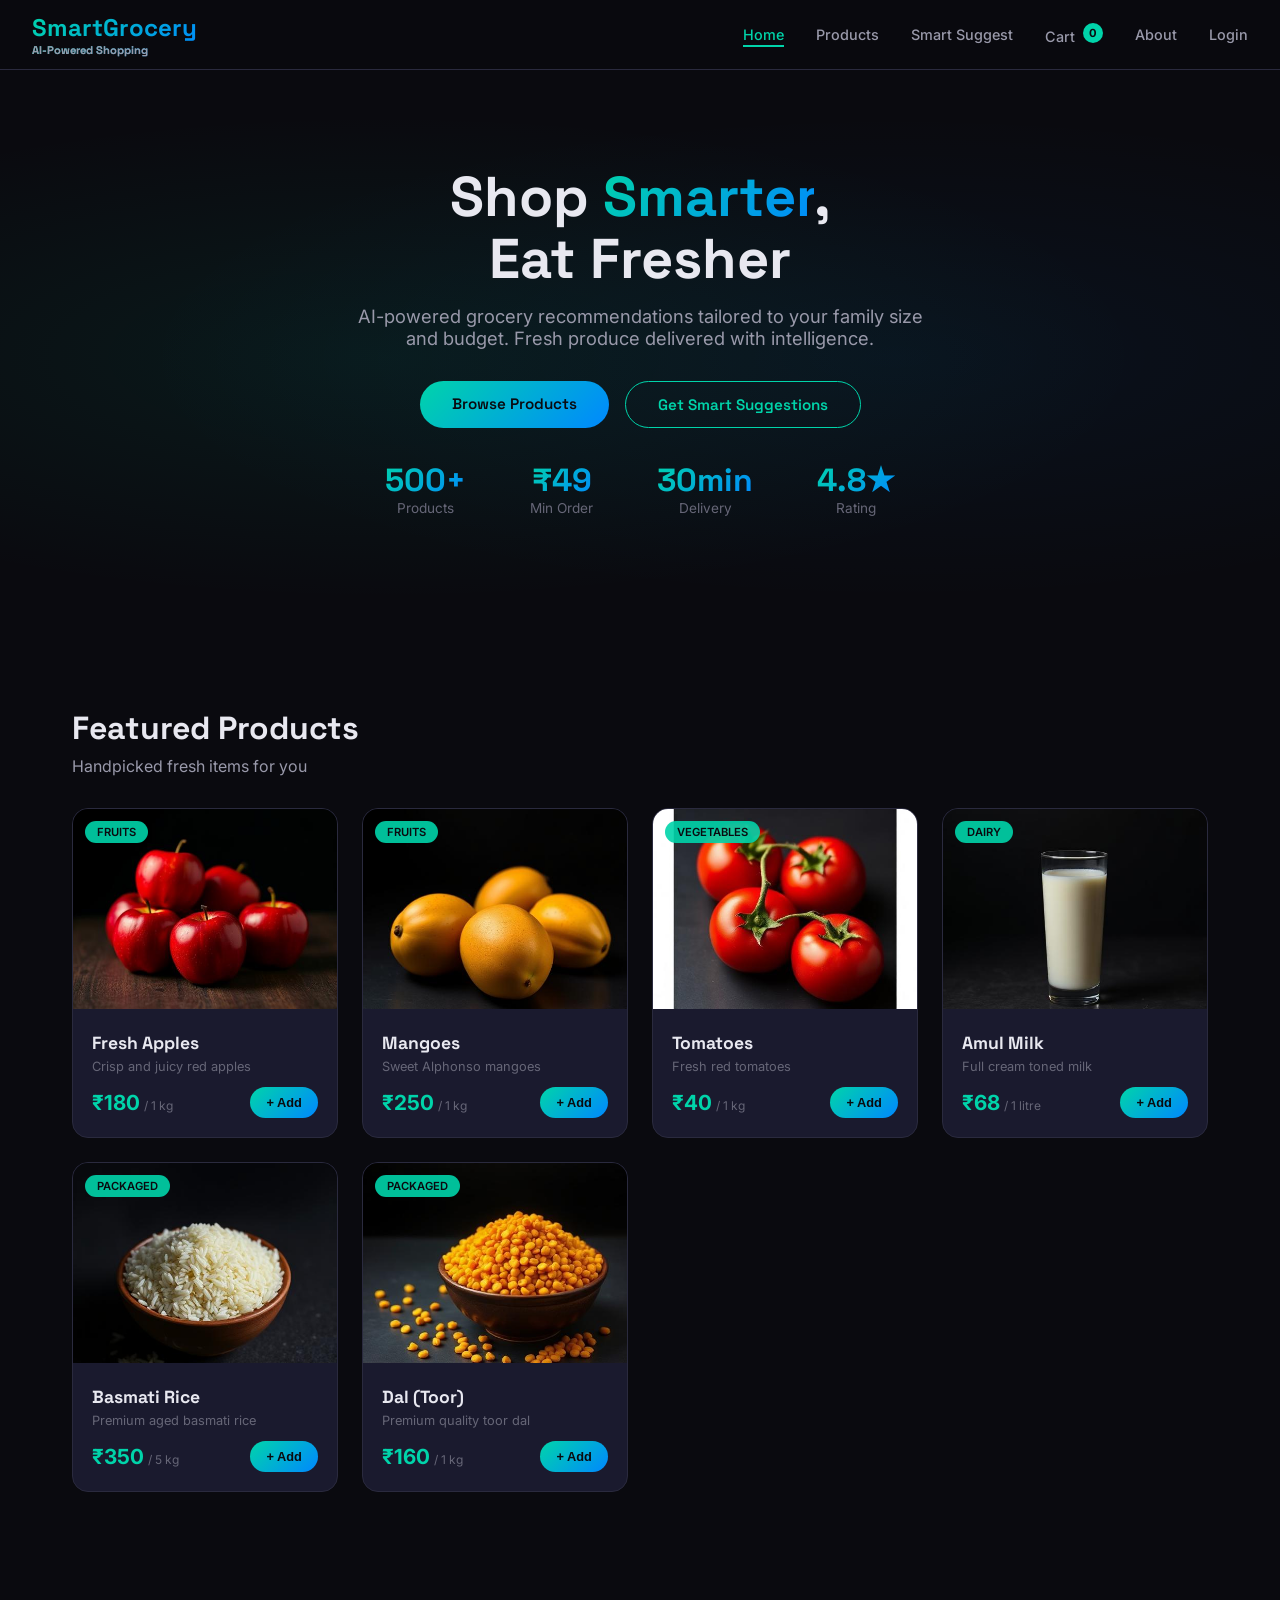
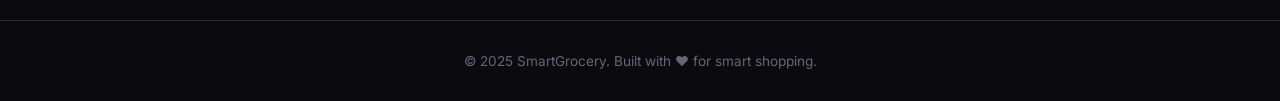
==== index.html @ aa50b108 "Add files via upload" ====
<!DOCTYPE html>
<html lang="en">
<head>
  <meta charset="UTF-8">
  <meta name="viewport" content="width=device-width, initial-scale=1.0">
  <title>SmartGrocery - Smart Grocery Shopping</title>
  <meta name="description" content="Smart grocery e-commerce with AI-powered weekly recommendations. Shop fruits, vegetables, dairy and more.">
  <link rel="stylesheet" href="css/style.css">
</head>
<body>
  <nav class="navbar">
    <a href="index.html" class="logo">SmartGrocery<span>AI-Powered Shopping</span></a>
    <button class="hamburger" aria-label="Menu"><span></span><span></span><span></span></button>
    <ul class="nav-links">
      <li><a href="index.html" class="active">Home</a></li>
      <li><a href="products.html">Products</a></li>
      <li><a href="recommend.html">Smart Suggest</a></li>
      <li><a href="cart.html">Cart <span class="cart-badge">0</span></a></li>
      <li><a href="about.html">About</a></li>
      <li><a href="#" onclick="openModal('login')">Login</a></li>
    </ul>
  </nav>

  <section class="hero">
    <h1>Shop <span class="highlight">Smarter</span>,<br>Eat Fresher</h1>
    <p>AI-powered grocery recommendations tailored to your family size and budget. Fresh produce delivered with intelligence.</p>
    <div class="hero-btns">
      <a href="products.html" class="btn btn-primary">Browse Products</a>
      <a href="recommend.html" class="btn btn-outline">Get Smart Suggestions</a>
    </div>
    <div class="stats">
      <div class="stat"><h3>500+</h3><p>Products</p></div>
      <div class="stat"><h3>₹49</h3><p>Min Order</p></div>
      <div class="stat"><h3>30min</h3><p>Delivery</p></div>
      <div class="stat"><h3>4.8★</h3><p>Rating</p></div>
    </div>
  </section>

  <section class="section">
    <h2 class="section-title">Featured Products</h2>
    <p class="section-subtitle">Handpicked fresh items for you</p>
    <div class="product-grid" id="featuredGrid"></div>
  </section>

  <!-- Auth Modal -->
  <div class="modal-overlay" id="authModal">
    <div class="modal">
      <button class="close-modal" onclick="closeModal()">&times;</button>
      <h2 id="modalTitle">Welcome Back</h2>
      <div id="signupFields" style="display:none">
        <div class="form-group"><label>Full Name</label><input type="text" placeholder="Your name"></div>
      </div>
      <div class="form-group"><label>Email</label><input type="email" placeholder="you@example.com"></div>
      <div class="form-group"><label>Password</label><input type="password" placeholder="••••••••"></div>
      <button class="btn btn-primary" style="width:100%" onclick="closeModal();showNotification('Logged in successfully!')">Continue</button>
      <p class="switch-auth" id="switchText">No account? <a onclick="openModal('signup')">Sign up</a></p>
    </div>
  </div>

  <footer class="footer">
    <p>&copy; 2025 SmartGrocery. Built with ❤️ for smart shopping.</p>
  </footer>

  <script src="js/script.js"></script>
  <script>
    loadProducts(products => {
      const featured = products.filter((_, i) => [0,2,4,9,13,16].includes(i));
      renderProducts(featured, document.getElementById('featuredGrid'));
    });
  </script>
</body>
</html>
---- css/style.css ----
@import url('https://fonts.googleapis.com/css2?family=Space+Grotesk:wght@300;400;500;600;700&family=Inter:wght@300;400;500;600&display=swap');

:root {
  --bg-primary: #0a0a0f;
  --bg-secondary: #12121a;
  --bg-card: #1a1a2e;
  --bg-card-hover: #22223a;
  --accent: #00d4aa;
  --accent-glow: #00ffcc;
  --accent-dark: #009977;
  --text-primary: #e8e8f0;
  --text-secondary: #9999aa;
  --text-muted: #666677;
  --border: #2a2a3e;
  --danger: #ff4466;
  --warning: #ffaa22;
  --success: #00d4aa;
  --gradient-1: linear-gradient(135deg, #00d4aa, #0088ff);
  --gradient-2: linear-gradient(135deg, #ff6b6b, #ffa500);
  --shadow: 0 8px 32px rgba(0, 212, 170, 0.1);
  --radius: 16px;
}

* { margin: 0; padding: 0; box-sizing: border-box; }

body {
  font-family: 'Inter', sans-serif;
  background: var(--bg-primary);
  color: var(--text-primary);
  min-height: 100vh;
  overflow-x: hidden;
}

h1, h2, h3, h4, h5 { font-family: 'Space Grotesk', sans-serif; }

a { text-decoration: none; color: inherit; }

/* NAVBAR */
.navbar {
  position: fixed; top: 0; left: 0; right: 0; z-index: 1000;
  background: rgba(10, 10, 15, 0.85);
  backdrop-filter: blur(20px);
  border-bottom: 1px solid var(--border);
  padding: 0 2rem;
  height: 70px;
  display: flex; align-items: center; justify-content: space-between;
}
.navbar .logo {
  font-family: 'Space Grotesk', sans-serif;
  font-size: 1.5rem; font-weight: 700;
  background: var(--gradient-1); -webkit-background-clip: text; -webkit-text-fill-color: transparent;
}
.navbar .logo span { font-size: 0.7rem; display: block; color: var(--text-secondary); -webkit-text-fill-color: var(--text-secondary); }
.nav-links { display: flex; gap: 2rem; align-items: center; list-style: none; }
.nav-links a {
  color: var(--text-secondary); font-size: 0.9rem; font-weight: 500;
  transition: color 0.3s; position: relative;
}
.nav-links a:hover, .nav-links a.active { color: var(--accent); }
.nav-links a::after {
  content: ''; position: absolute; bottom: -4px; left: 0; width: 0; height: 2px;
  background: var(--accent); transition: width 0.3s;
}
.nav-links a:hover::after, .nav-links a.active::after { width: 100%; }
.cart-badge {
  background: var(--accent); color: var(--bg-primary); border-radius: 50%;
  width: 20px; height: 20px; display: inline-flex; align-items: center; justify-content: center;
  font-size: 0.7rem; font-weight: 700; margin-left: 4px; vertical-align: super;
}
.hamburger { display: none; flex-direction: column; gap: 5px; cursor: pointer; background: none; border: none; }
.hamburger span { width: 25px; height: 2px; background: var(--text-primary); transition: 0.3s; }

/* HERO */
.hero {
  margin-top: 70px; padding: 6rem 2rem 4rem;
  background: radial-gradient(ellipse at 30% 50%, rgba(0,212,170,0.08) 0%, transparent 60%),
              radial-gradient(ellipse at 70% 50%, rgba(0,136,255,0.06) 0%, transparent 60%);
  text-align: center; position: relative; overflow: hidden;
}
.hero h1 { font-size: 3.5rem; font-weight: 700; margin-bottom: 1rem; line-height: 1.1; }
.hero h1 .highlight { background: var(--gradient-1); -webkit-background-clip: text; -webkit-text-fill-color: transparent; }
.hero p { color: var(--text-secondary); font-size: 1.15rem; max-width: 600px; margin: 0 auto 2rem; }
.hero-btns { display: flex; gap: 1rem; justify-content: center; flex-wrap: wrap; }
.btn {
  padding: 0.8rem 2rem; border-radius: 50px; font-weight: 600; font-size: 0.95rem;
  cursor: pointer; transition: all 0.3s; border: none; font-family: 'Space Grotesk', sans-serif;
}
.btn-primary { background: var(--gradient-1); color: var(--bg-primary); }
.btn-primary:hover { transform: translateY(-2px); box-shadow: 0 8px 25px rgba(0,212,170,0.3); }
.btn-outline { background: transparent; color: var(--accent); border: 1.5px solid var(--accent); }
.btn-outline:hover { background: rgba(0,212,170,0.1); }
.btn-danger { background: var(--danger); color: #fff; }
.btn-danger:hover { opacity: 0.85; }
.btn-sm { padding: 0.5rem 1.2rem; font-size: 0.85rem; }

/* STATS */
.stats { display: flex; justify-content: center; gap: 4rem; padding: 2rem; flex-wrap: wrap; }
.stat { text-align: center; }
.stat h3 { font-size: 2rem; background: var(--gradient-1); -webkit-background-clip: text; -webkit-text-fill-color: transparent; }
.stat p { color: var(--text-muted); font-size: 0.85rem; }

/* SECTIONS */
.section { padding: 4rem 2rem; max-width: 1200px; margin: 0 auto; }
.section-title { font-size: 2rem; margin-bottom: 0.5rem; }
.section-subtitle { color: var(--text-secondary); margin-bottom: 2rem; }

/* PRODUCT GRID */
.product-grid { display: grid; grid-template-columns: repeat(auto-fill, minmax(260px, 1fr)); gap: 1.5rem; }
.product-card {
  background: var(--bg-card); border: 1px solid var(--border); border-radius: var(--radius);
  overflow: hidden; transition: all 0.3s; position: relative;
}
.product-card:hover { transform: translateY(-6px); border-color: var(--accent); box-shadow: var(--shadow); }
.product-card img { width: 100%; height: 200px; object-fit: cover; }
.product-card .card-body { padding: 1.2rem; }
.product-card .category-tag {
  position: absolute; top: 12px; left: 12px; background: rgba(0,212,170,0.9);
  color: var(--bg-primary); padding: 0.25rem 0.75rem; border-radius: 20px;
  font-size: 0.7rem; font-weight: 600; text-transform: uppercase;
}
.product-card h3 { font-size: 1.1rem; margin-bottom: 0.3rem; }
.product-card .description { color: var(--text-muted); font-size: 0.8rem; margin-bottom: 0.8rem; }
.product-card .price-row { display: flex; align-items: center; justify-content: space-between; }
.product-card .price { font-size: 1.3rem; font-weight: 700; color: var(--accent); }
.product-card .unit { font-size: 0.75rem; color: var(--text-muted); }
.add-cart-btn {
  background: var(--gradient-1); border: none; color: var(--bg-primary);
  padding: 0.5rem 1rem; border-radius: 25px; font-weight: 600; font-size: 0.8rem;
  cursor: pointer; transition: 0.3s;
}
.add-cart-btn:hover { box-shadow: 0 4px 15px rgba(0,212,170,0.3); transform: scale(1.05); }

/* FILTERS */
.filters { display: flex; gap: 0.75rem; margin-bottom: 2rem; flex-wrap: wrap; align-items: center; }
.filter-btn {
  padding: 0.5rem 1.2rem; border-radius: 25px; border: 1px solid var(--border);
  background: var(--bg-secondary); color: var(--text-secondary); cursor: pointer;
  font-size: 0.85rem; transition: 0.3s;
}
.filter-btn.active, .filter-btn:hover { background: var(--accent); color: var(--bg-primary); border-color: var(--accent); }
.search-box {
  padding: 0.6rem 1.2rem; border-radius: 25px; border: 1px solid var(--border);
  background: var(--bg-secondary); color: var(--text-primary); font-size: 0.9rem;
  outline: none; width: 250px; transition: border-color 0.3s;
}
.search-box:focus { border-color: var(--accent); }

/* CART */
.cart-container { max-width: 900px; margin: 0 auto; }
.cart-item {
  display: flex; align-items: center; gap: 1.5rem; padding: 1.2rem;
  background: var(--bg-card); border: 1px solid var(--border); border-radius: var(--radius);
  margin-bottom: 1rem; transition: 0.3s;
}
.cart-item:hover { border-color: var(--accent); }
.cart-item img { width: 80px; height: 80px; object-fit: cover; border-radius: 12px; }
.cart-item-info { flex: 1; }
.cart-item-info h3 { font-size: 1rem; margin-bottom: 0.2rem; }
.cart-item-info p { color: var(--text-muted); font-size: 0.85rem; }
.cart-item .price { font-size: 1.1rem; font-weight: 700; color: var(--accent); min-width: 80px; text-align: right; }
.remove-btn {
  background: none; border: 1px solid var(--danger); color: var(--danger);
  padding: 0.4rem 0.8rem; border-radius: 20px; cursor: pointer; font-size: 0.8rem;
  transition: 0.3s;
}
.remove-btn:hover { background: var(--danger); color: #fff; }
.cart-summary {
  background: var(--bg-card); border: 1px solid var(--border); border-radius: var(--radius);
  padding: 2rem; margin-top: 2rem;
}
.cart-summary .total { font-size: 1.8rem; font-weight: 700; color: var(--accent); }
.empty-cart { text-align: center; padding: 4rem 2rem; color: var(--text-muted); }
.empty-cart h2 { font-size: 1.5rem; margin-bottom: 0.5rem; color: var(--text-secondary); }

/* RECOMMEND */
.recommend-form {
  background: var(--bg-card); border: 1px solid var(--border); border-radius: var(--radius);
  padding: 2rem; max-width: 500px; margin: 0 auto 3rem;
}
.form-group { margin-bottom: 1.2rem; }
.form-group label { display: block; margin-bottom: 0.4rem; font-weight: 500; font-size: 0.9rem; color: var(--text-secondary); }
.form-group select, .form-group input[type="number"], .form-group input[type="text"], .form-group input[type="email"], .form-group input[type="password"] {
  width: 100%; padding: 0.7rem 1rem; border-radius: 10px; border: 1px solid var(--border);
  background: var(--bg-secondary); color: var(--text-primary); font-size: 0.95rem; outline: none;
  transition: border-color 0.3s;
}
.form-group select:focus, .form-group input:focus { border-color: var(--accent); }
.recommend-results { margin-top: 2rem; }
.recommend-item {
  display: flex; justify-content: space-between; align-items: center; padding: 1rem;
  background: var(--bg-card); border: 1px solid var(--border); border-radius: 12px; margin-bottom: 0.75rem;
}
.recommend-item .item-name { font-weight: 500; }
.recommend-item .item-qty { color: var(--text-muted); font-size: 0.85rem; }
.recommend-item .item-cost { color: var(--accent); font-weight: 700; }
.recommend-total {
  text-align: center; margin-top: 1.5rem; padding: 1.5rem;
  background: var(--bg-card); border: 1px solid var(--accent); border-radius: var(--radius);
}
.recommend-total h3 { color: var(--accent); font-size: 1.5rem; }

/* ABOUT */
.about-content { max-width: 800px; margin: 0 auto; }
.about-content p { color: var(--text-secondary); line-height: 1.8; margin-bottom: 1.5rem; }
.feature-grid { display: grid; grid-template-columns: repeat(auto-fill, minmax(220px, 1fr)); gap: 1.5rem; margin-top: 2rem; }
.feature-card {
  background: var(--bg-card); border: 1px solid var(--border); border-radius: var(--radius);
  padding: 1.5rem; text-align: center; transition: 0.3s;
}
.feature-card:hover { border-color: var(--accent); transform: translateY(-4px); }
.feature-card .icon { font-size: 2.5rem; margin-bottom: 1rem; }
.feature-card h3 { margin-bottom: 0.5rem; font-size: 1rem; }
.feature-card p { color: var(--text-muted); font-size: 0.85rem; }

/* CHECKOUT */
.checkout-form { max-width: 600px; margin: 0 auto; }

/* AUTH MODAL */
.modal-overlay {
  display: none; position: fixed; top: 0; left: 0; right: 0; bottom: 0;
  background: rgba(0,0,0,0.7); backdrop-filter: blur(5px);
  z-index: 2000; align-items: center; justify-content: center;
}
.modal-overlay.show { display: flex; }
.modal {
  background: var(--bg-card); border: 1px solid var(--border); border-radius: var(--radius);
  padding: 2.5rem; width: 90%; max-width: 420px; position: relative;
}
.modal h2 { margin-bottom: 1.5rem; text-align: center; }
.modal .close-modal {
  position: absolute; top: 1rem; right: 1rem; background: none; border: none;
  color: var(--text-muted); font-size: 1.5rem; cursor: pointer;
}
.modal .switch-auth { text-align: center; margin-top: 1rem; color: var(--text-muted); font-size: 0.85rem; }
.modal .switch-auth a { color: var(--accent); cursor: pointer; }

/* NOTIFICATION */
.notification {
  position: fixed; top: 80px; right: 20px; background: var(--bg-card);
  border: 1px solid var(--accent); border-radius: 12px; padding: 1rem 1.5rem;
  z-index: 3000; transform: translateX(120%); transition: transform 0.4s cubic-bezier(0.68,-0.55,0.27,1.55);
  display: flex; align-items: center; gap: 0.75rem; box-shadow: 0 8px 30px rgba(0,212,170,0.2);
}
.notification.show { transform: translateX(0); }
.notification .check { color: var(--accent); font-size: 1.2rem; }

/* FOOTER */
.footer {
  margin-top: 4rem; padding: 2rem; text-align: center;
  border-top: 1px solid var(--border); color: var(--text-muted); font-size: 0.85rem;
}

/* RESPONSIVE */
@media (max-width: 768px) {
  .hamburger { display: flex; }
  .nav-links {
    display: none; position: absolute; top: 70px; left: 0; right: 0;
    background: var(--bg-primary); border-bottom: 1px solid var(--border);
    flex-direction: column; padding: 1.5rem; gap: 1rem;
  }
  .nav-links.open { display: flex; }
  .hero h1 { font-size: 2.2rem; }
  .stats { gap: 2rem; }
  .product-grid { grid-template-columns: repeat(auto-fill, minmax(200px, 1fr)); }
  .cart-item { flex-direction: column; text-align: center; }
  .cart-item .price { text-align: center; }
  .search-box { width: 100%; }
}
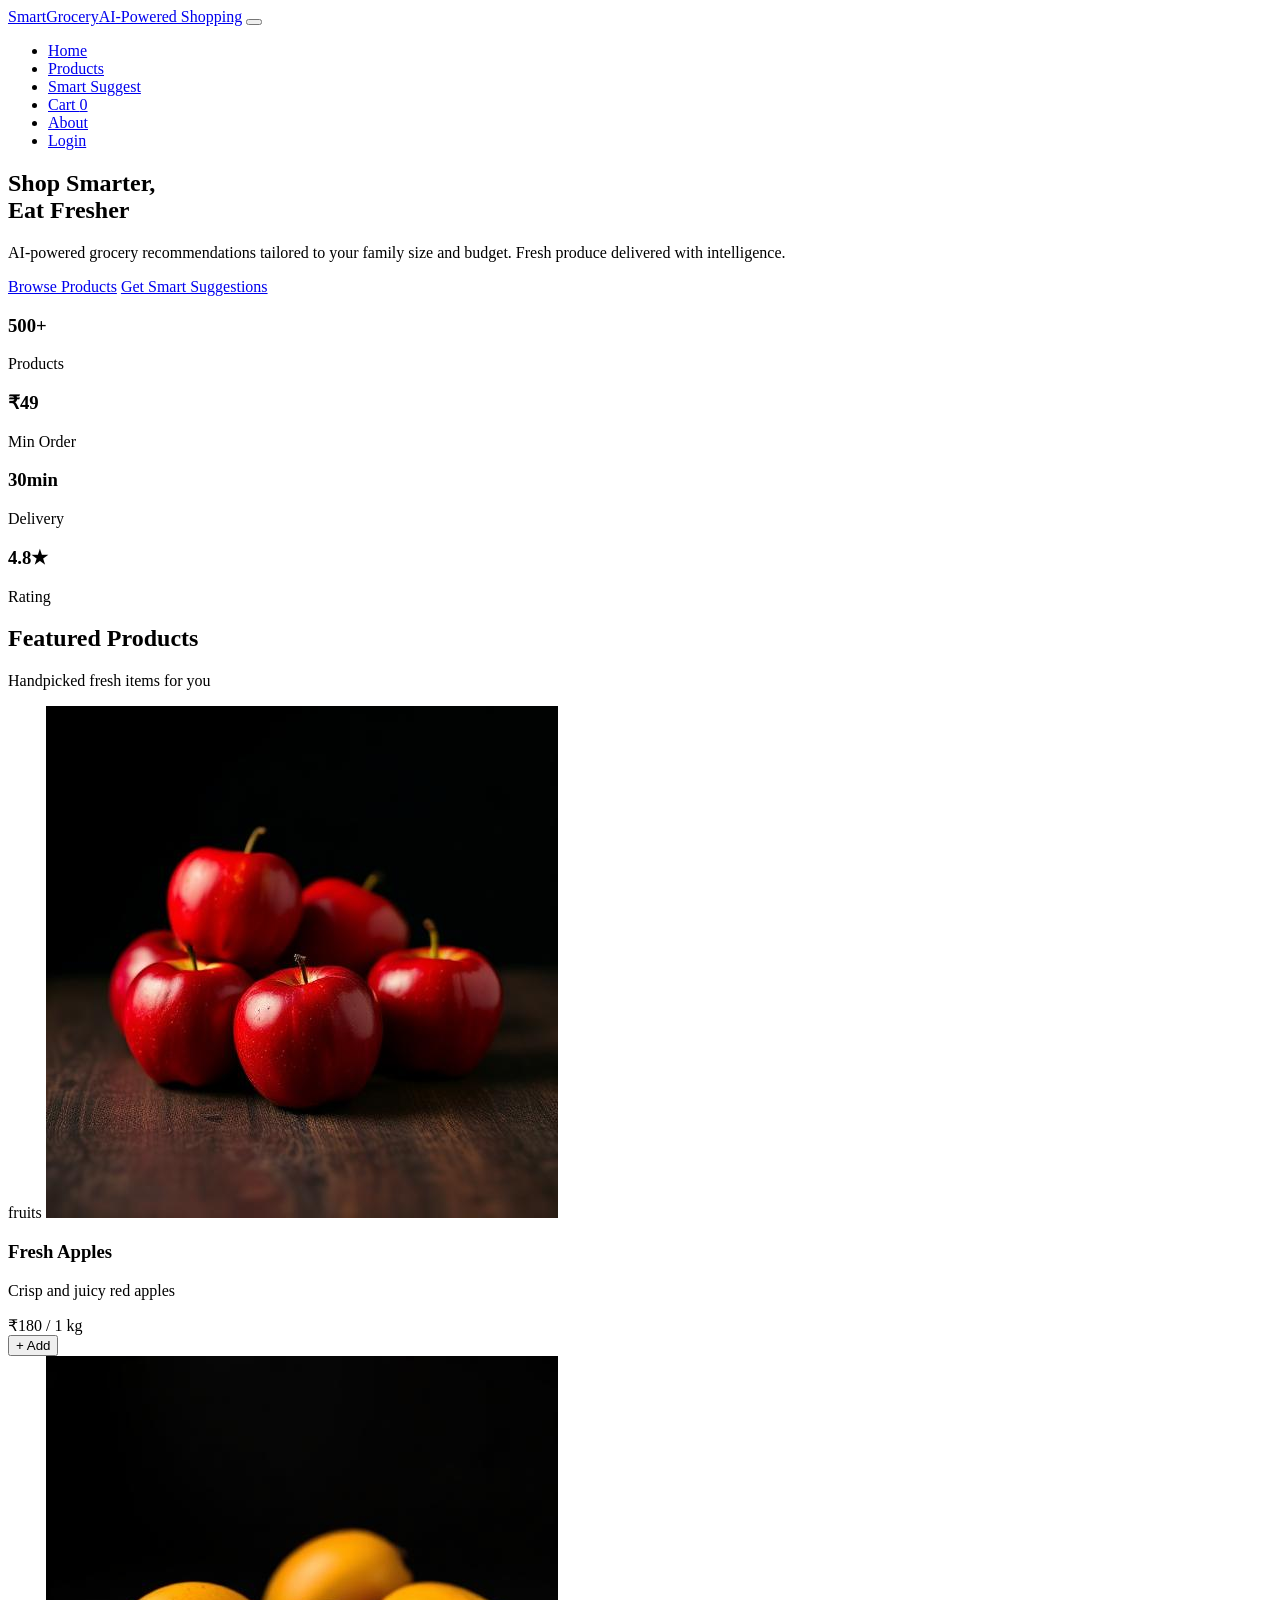
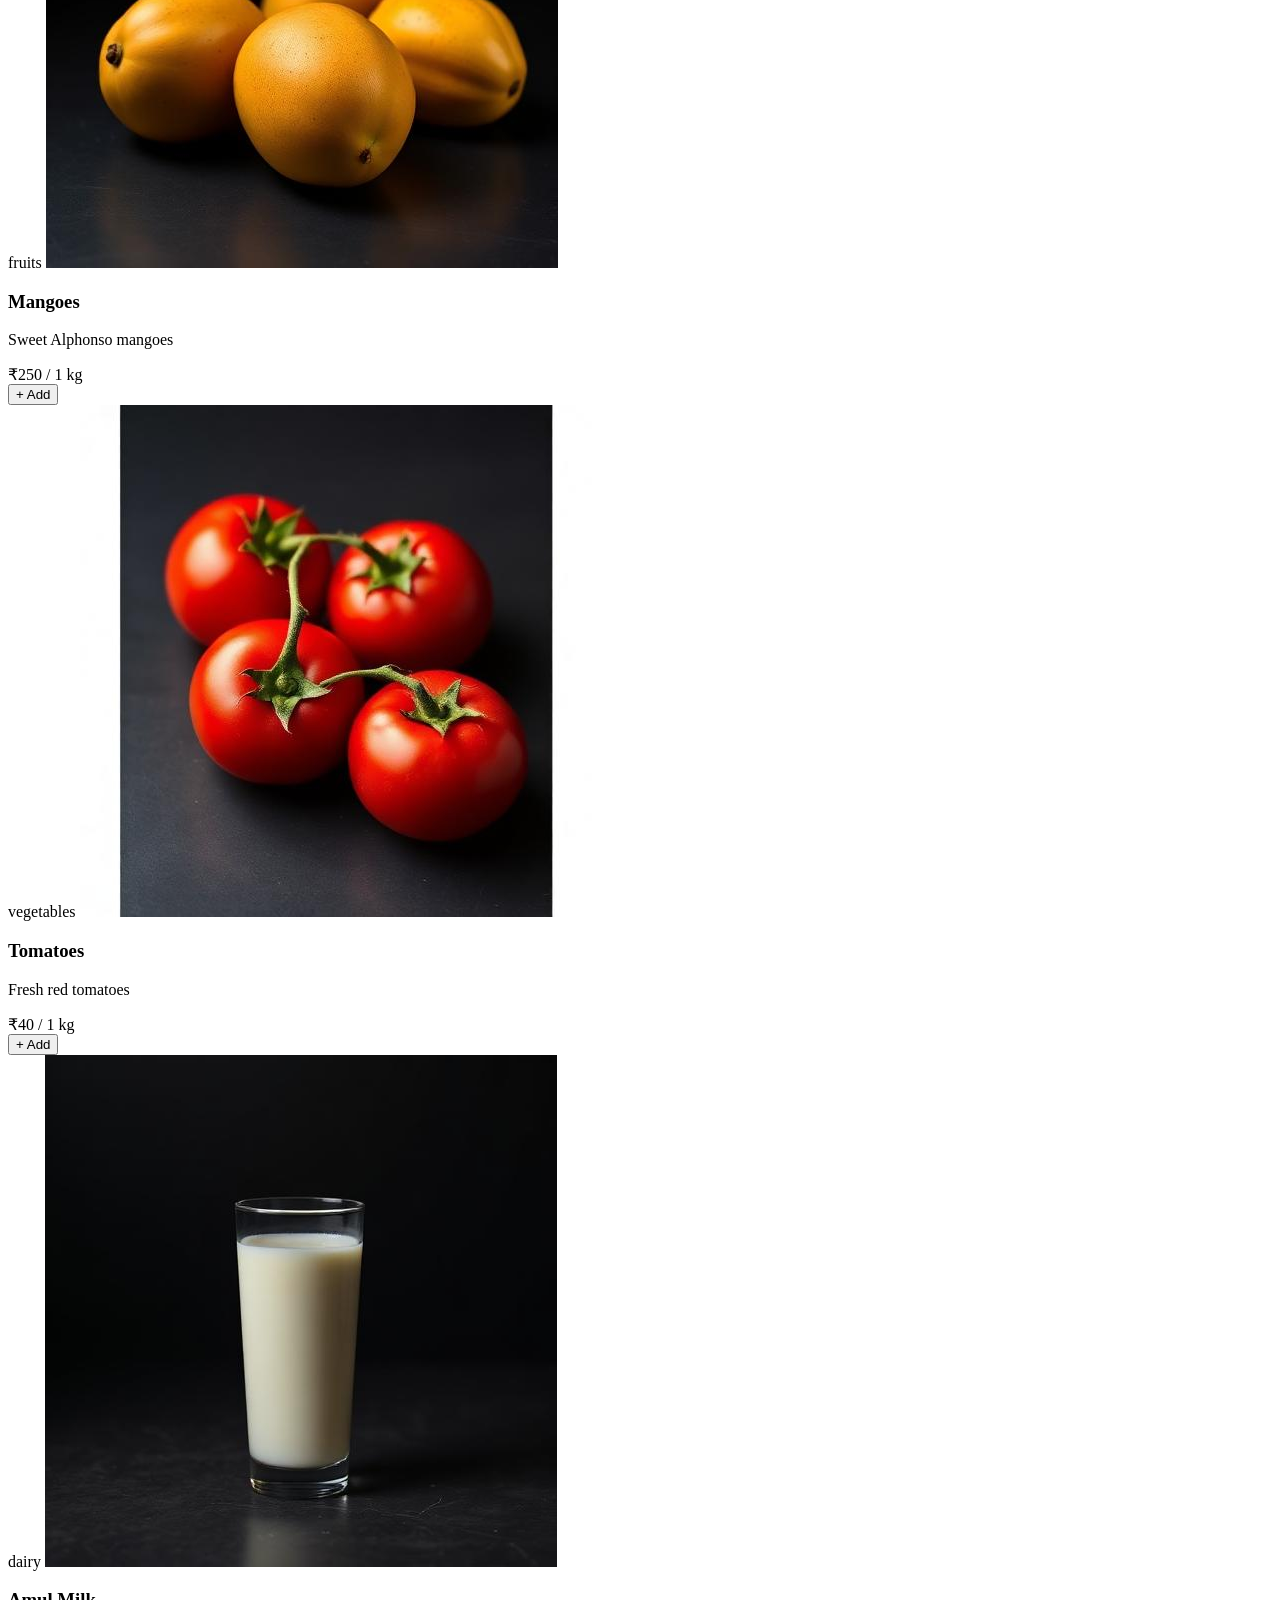
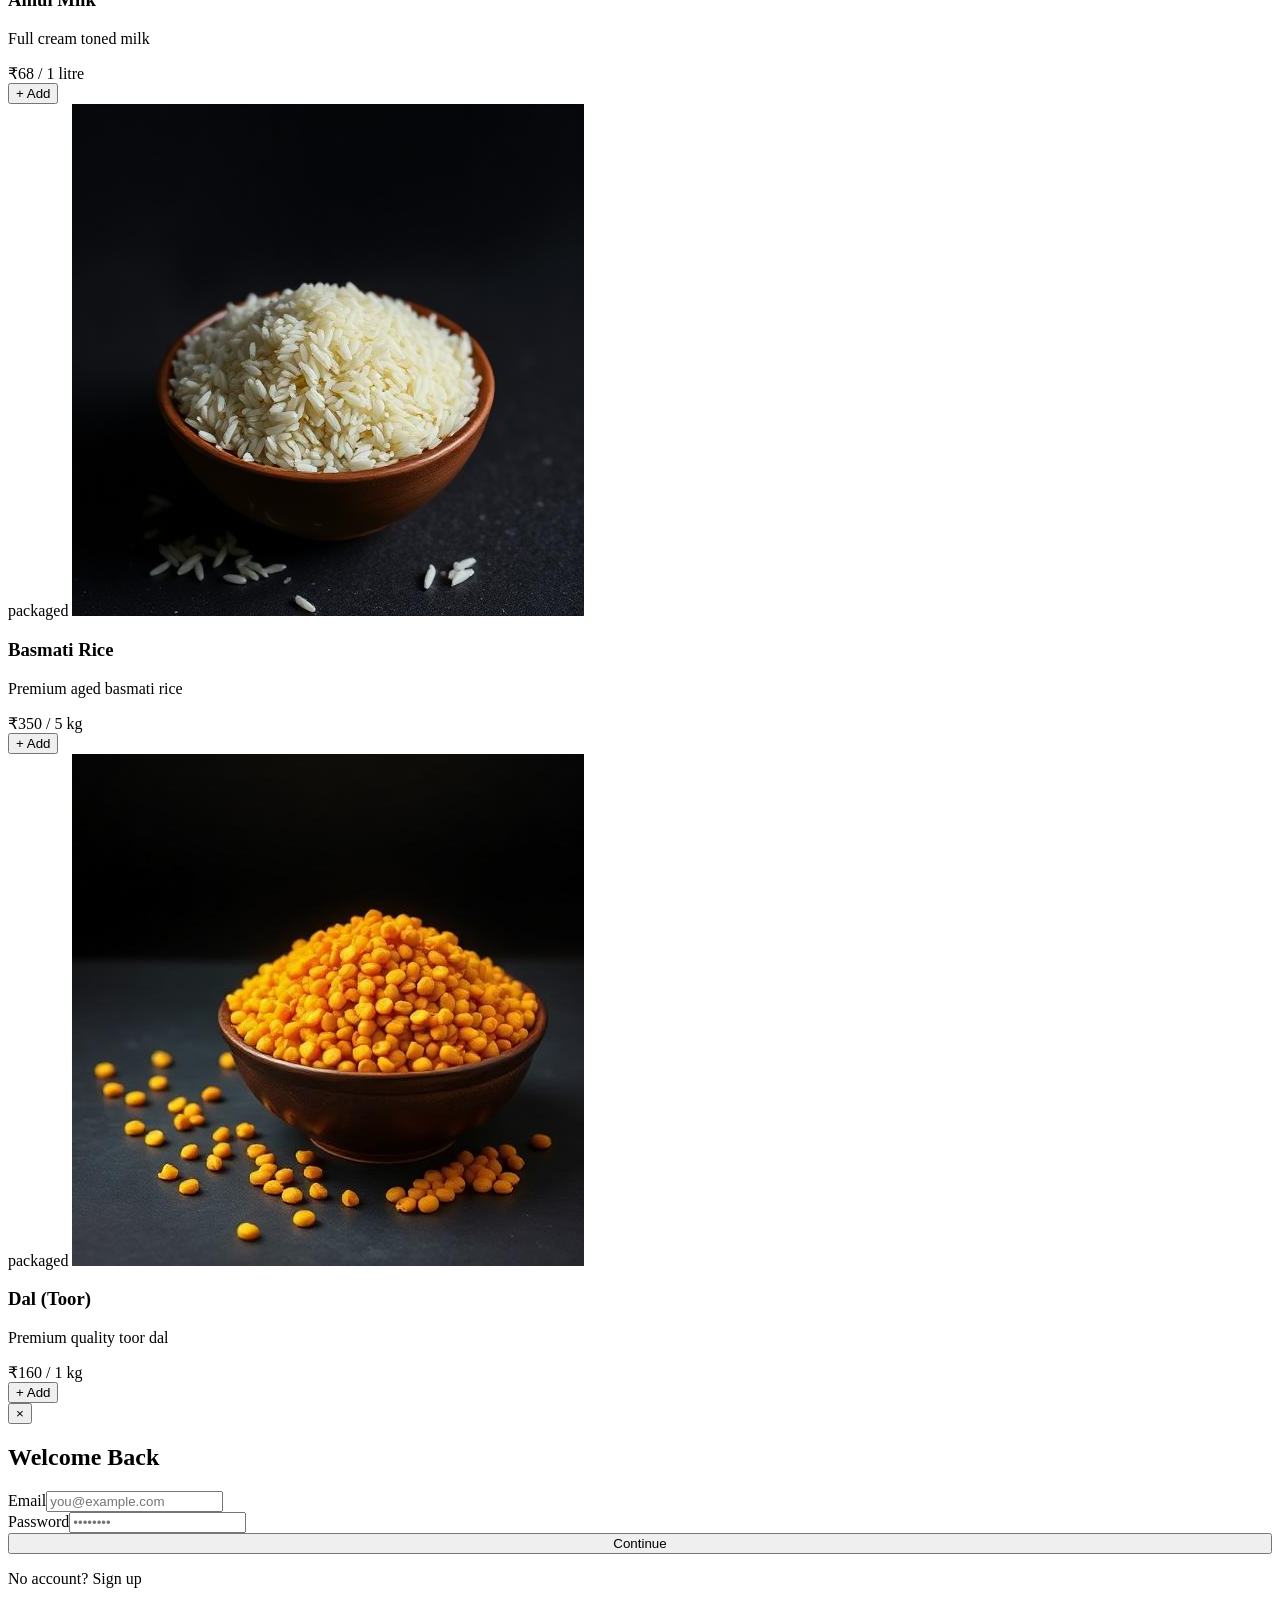
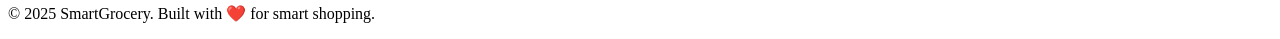
==== commit 4ac03d69: "Update index.html" ====
--- a/index.html
+++ b/index.html
@@ -5,7 +5,7 @@
   <meta name="viewport" content="width=device-width, initial-scale=1.0">
   <title>SmartGrocery - Smart Grocery Shopping</title>
   <meta name="description" content="Smart grocery e-commerce with AI-powered weekly recommendations. Shop fruits, vegetables, dairy and more.">
-  <link rel="stylesheet" href="css/style.css">
+  <link rel="stylesheet" href="style.css">
 </head>
 <body>
   <nav class="navbar">
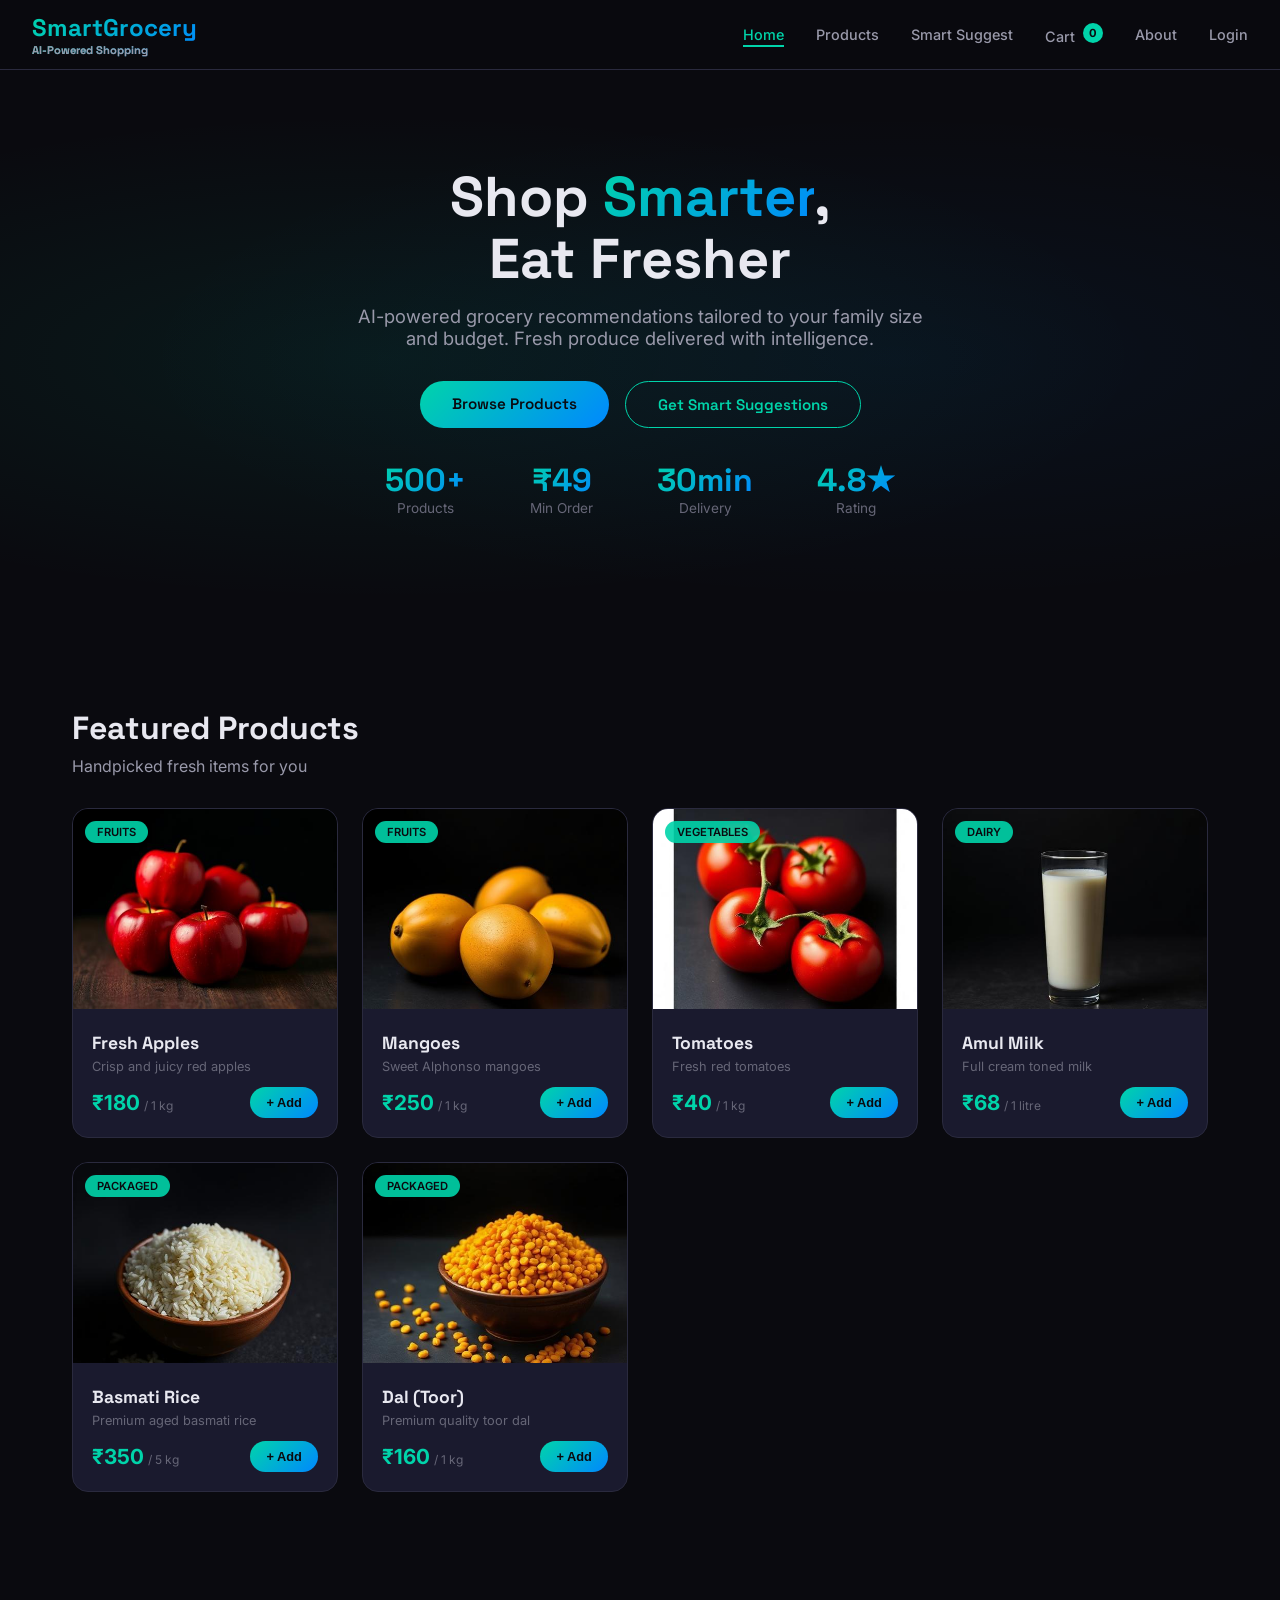
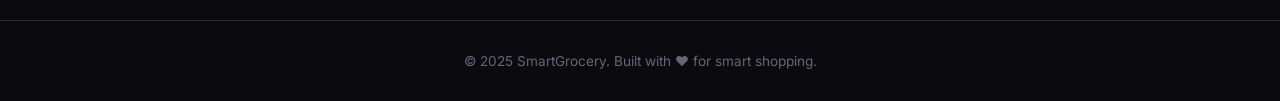
==== commit 04765f5f: "Update index.html" ====
--- a/index.html
+++ b/index.html
@@ -5,7 +5,7 @@
   <meta name="viewport" content="width=device-width, initial-scale=1.0">
   <title>SmartGrocery - Smart Grocery Shopping</title>
   <meta name="description" content="Smart grocery e-commerce with AI-powered weekly recommendations. Shop fruits, vegetables, dairy and more.">
-  <link rel="stylesheet" href="style.css">
+  <link rel="stylesheet" href="css/style.css">
 </head>
 <body>
   <nav class="navbar">
--- a/css/style.css
+++ b/css/style.css
@@ -0,0 +1,268 @@
+@import url('https://fonts.googleapis.com/css2?family=Space+Grotesk:wght@300;400;500;600;700&family=Inter:wght@300;400;500;600&display=swap');
+
+:root {
+  --bg-primary: #0a0a0f;
+  --bg-secondary: #12121a;
+  --bg-card: #1a1a2e;
+  --bg-card-hover: #22223a;
+  --accent: #00d4aa;
+  --accent-glow: #00ffcc;
+  --accent-dark: #009977;
+  --text-primary: #e8e8f0;
+  --text-secondary: #9999aa;
+  --text-muted: #666677;
+  --border: #2a2a3e;
+  --danger: #ff4466;
+  --warning: #ffaa22;
+  --success: #00d4aa;
+  --gradient-1: linear-gradient(135deg, #00d4aa, #0088ff);
+  --gradient-2: linear-gradient(135deg, #ff6b6b, #ffa500);
+  --shadow: 0 8px 32px rgba(0, 212, 170, 0.1);
+  --radius: 16px;
+}
+
+* { margin: 0; padding: 0; box-sizing: border-box; }
+
+body {
+  font-family: 'Inter', sans-serif;
+  background: var(--bg-primary);
+  color: var(--text-primary);
+  min-height: 100vh;
+  overflow-x: hidden;
+}
+
+h1, h2, h3, h4, h5 { font-family: 'Space Grotesk', sans-serif; }
+
+a { text-decoration: none; color: inherit; }
+
+/* NAVBAR */
+.navbar {
+  position: fixed; top: 0; left: 0; right: 0; z-index: 1000;
+  background: rgba(10, 10, 15, 0.85);
+  backdrop-filter: blur(20px);
+  border-bottom: 1px solid var(--border);
+  padding: 0 2rem;
+  height: 70px;
+  display: flex; align-items: center; justify-content: space-between;
+}
+.navbar .logo {
+  font-family: 'Space Grotesk', sans-serif;
+  font-size: 1.5rem; font-weight: 700;
+  background: var(--gradient-1); -webkit-background-clip: text; -webkit-text-fill-color: transparent;
+}
+.navbar .logo span { font-size: 0.7rem; display: block; color: var(--text-secondary); -webkit-text-fill-color: var(--text-secondary); }
+.nav-links { display: flex; gap: 2rem; align-items: center; list-style: none; }
+.nav-links a {
+  color: var(--text-secondary); font-size: 0.9rem; font-weight: 500;
+  transition: color 0.3s; position: relative;
+}
+.nav-links a:hover, .nav-links a.active { color: var(--accent); }
+.nav-links a::after {
+  content: ''; position: absolute; bottom: -4px; left: 0; width: 0; height: 2px;
+  background: var(--accent); transition: width 0.3s;
+}
+.nav-links a:hover::after, .nav-links a.active::after { width: 100%; }
+.cart-badge {
+  background: var(--accent); color: var(--bg-primary); border-radius: 50%;
+  width: 20px; height: 20px; display: inline-flex; align-items: center; justify-content: center;
+  font-size: 0.7rem; font-weight: 700; margin-left: 4px; vertical-align: super;
+}
+.hamburger { display: none; flex-direction: column; gap: 5px; cursor: pointer; background: none; border: none; }
+.hamburger span { width: 25px; height: 2px; background: var(--text-primary); transition: 0.3s; }
+
+/* HERO */
+.hero {
+  margin-top: 70px; padding: 6rem 2rem 4rem;
+  background: radial-gradient(ellipse at 30% 50%, rgba(0,212,170,0.08) 0%, transparent 60%),
+              radial-gradient(ellipse at 70% 50%, rgba(0,136,255,0.06) 0%, transparent 60%);
+  text-align: center; position: relative; overflow: hidden;
+}
+.hero h1 { font-size: 3.5rem; font-weight: 700; margin-bottom: 1rem; line-height: 1.1; }
+.hero h1 .highlight { background: var(--gradient-1); -webkit-background-clip: text; -webkit-text-fill-color: transparent; }
+.hero p { color: var(--text-secondary); font-size: 1.15rem; max-width: 600px; margin: 0 auto 2rem; }
+.hero-btns { display: flex; gap: 1rem; justify-content: center; flex-wrap: wrap; }
+.btn {
+  padding: 0.8rem 2rem; border-radius: 50px; font-weight: 600; font-size: 0.95rem;
+  cursor: pointer; transition: all 0.3s; border: none; font-family: 'Space Grotesk', sans-serif;
+}
+.btn-primary { background: var(--gradient-1); color: var(--bg-primary); }
+.btn-primary:hover { transform: translateY(-2px); box-shadow: 0 8px 25px rgba(0,212,170,0.3); }
+.btn-outline { background: transparent; color: var(--accent); border: 1.5px solid var(--accent); }
+.btn-outline:hover { background: rgba(0,212,170,0.1); }
+.btn-danger { background: var(--danger); color: #fff; }
+.btn-danger:hover { opacity: 0.85; }
+.btn-sm { padding: 0.5rem 1.2rem; font-size: 0.85rem; }
+
+/* STATS */
+.stats { display: flex; justify-content: center; gap: 4rem; padding: 2rem; flex-wrap: wrap; }
+.stat { text-align: center; }
+.stat h3 { font-size: 2rem; background: var(--gradient-1); -webkit-background-clip: text; -webkit-text-fill-color: transparent; }
+.stat p { color: var(--text-muted); font-size: 0.85rem; }
+
+/* SECTIONS */
+.section { padding: 4rem 2rem; max-width: 1200px; margin: 0 auto; }
+.section-title { font-size: 2rem; margin-bottom: 0.5rem; }
+.section-subtitle { color: var(--text-secondary); margin-bottom: 2rem; }
+
+/* PRODUCT GRID */
+.product-grid { display: grid; grid-template-columns: repeat(auto-fill, minmax(260px, 1fr)); gap: 1.5rem; }
+.product-card {
+  background: var(--bg-card); border: 1px solid var(--border); border-radius: var(--radius);
+  overflow: hidden; transition: all 0.3s; position: relative;
+}
+.product-card:hover { transform: translateY(-6px); border-color: var(--accent); box-shadow: var(--shadow); }
+.product-card img { width: 100%; height: 200px; object-fit: cover; }
+.product-card .card-body { padding: 1.2rem; }
+.product-card .category-tag {
+  position: absolute; top: 12px; left: 12px; background: rgba(0,212,170,0.9);
+  color: var(--bg-primary); padding: 0.25rem 0.75rem; border-radius: 20px;
+  font-size: 0.7rem; font-weight: 600; text-transform: uppercase;
+}
+.product-card h3 { font-size: 1.1rem; margin-bottom: 0.3rem; }
+.product-card .description { color: var(--text-muted); font-size: 0.8rem; margin-bottom: 0.8rem; }
+.product-card .price-row { display: flex; align-items: center; justify-content: space-between; }
+.product-card .price { font-size: 1.3rem; font-weight: 700; color: var(--accent); }
+.product-card .unit { font-size: 0.75rem; color: var(--text-muted); }
+.add-cart-btn {
+  background: var(--gradient-1); border: none; color: var(--bg-primary);
+  padding: 0.5rem 1rem; border-radius: 25px; font-weight: 600; font-size: 0.8rem;
+  cursor: pointer; transition: 0.3s;
+}
+.add-cart-btn:hover { box-shadow: 0 4px 15px rgba(0,212,170,0.3); transform: scale(1.05); }
+
+/* FILTERS */
+.filters { display: flex; gap: 0.75rem; margin-bottom: 2rem; flex-wrap: wrap; align-items: center; }
+.filter-btn {
+  padding: 0.5rem 1.2rem; border-radius: 25px; border: 1px solid var(--border);
+  background: var(--bg-secondary); color: var(--text-secondary); cursor: pointer;
+  font-size: 0.85rem; transition: 0.3s;
+}
+.filter-btn.active, .filter-btn:hover { background: var(--accent); color: var(--bg-primary); border-color: var(--accent); }
+.search-box {
+  padding: 0.6rem 1.2rem; border-radius: 25px; border: 1px solid var(--border);
+  background: var(--bg-secondary); color: var(--text-primary); font-size: 0.9rem;
+  outline: none; width: 250px; transition: border-color 0.3s;
+}
+.search-box:focus { border-color: var(--accent); }
+
+/* CART */
+.cart-container { max-width: 900px; margin: 0 auto; }
+.cart-item {
+  display: flex; align-items: center; gap: 1.5rem; padding: 1.2rem;
+  background: var(--bg-card); border: 1px solid var(--border); border-radius: var(--radius);
+  margin-bottom: 1rem; transition: 0.3s;
+}
+.cart-item:hover { border-color: var(--accent); }
+.cart-item img { width: 80px; height: 80px; object-fit: cover; border-radius: 12px; }
+.cart-item-info { flex: 1; }
+.cart-item-info h3 { font-size: 1rem; margin-bottom: 0.2rem; }
+.cart-item-info p { color: var(--text-muted); font-size: 0.85rem; }
+.cart-item .price { font-size: 1.1rem; font-weight: 700; color: var(--accent); min-width: 80px; text-align: right; }
+.remove-btn {
+  background: none; border: 1px solid var(--danger); color: var(--danger);
+  padding: 0.4rem 0.8rem; border-radius: 20px; cursor: pointer; font-size: 0.8rem;
+  transition: 0.3s;
+}
+.remove-btn:hover { background: var(--danger); color: #fff; }
+.cart-summary {
+  background: var(--bg-card); border: 1px solid var(--border); border-radius: var(--radius);
+  padding: 2rem; margin-top: 2rem;
+}
+.cart-summary .total { font-size: 1.8rem; font-weight: 700; color: var(--accent); }
+.empty-cart { text-align: center; padding: 4rem 2rem; color: var(--text-muted); }
+.empty-cart h2 { font-size: 1.5rem; margin-bottom: 0.5rem; color: var(--text-secondary); }
+
+/* RECOMMEND */
+.recommend-form {
+  background: var(--bg-card); border: 1px solid var(--border); border-radius: var(--radius);
+  padding: 2rem; max-width: 500px; margin: 0 auto 3rem;
+}
+.form-group { margin-bottom: 1.2rem; }
+.form-group label { display: block; margin-bottom: 0.4rem; font-weight: 500; font-size: 0.9rem; color: var(--text-secondary); }
+.form-group select, .form-group input[type="number"], .form-group input[type="text"], .form-group input[type="email"], .form-group input[type="password"] {
+  width: 100%; padding: 0.7rem 1rem; border-radius: 10px; border: 1px solid var(--border);
+  background: var(--bg-secondary); color: var(--text-primary); font-size: 0.95rem; outline: none;
+  transition: border-color 0.3s;
+}
+.form-group select:focus, .form-group input:focus { border-color: var(--accent); }
+.recommend-results { margin-top: 2rem; }
+.recommend-item {
+  display: flex; justify-content: space-between; align-items: center; padding: 1rem;
+  background: var(--bg-card); border: 1px solid var(--border); border-radius: 12px; margin-bottom: 0.75rem;
+}
+.recommend-item .item-name { font-weight: 500; }
+.recommend-item .item-qty { color: var(--text-muted); font-size: 0.85rem; }
+.recommend-item .item-cost { color: var(--accent); font-weight: 700; }
+.recommend-total {
+  text-align: center; margin-top: 1.5rem; padding: 1.5rem;
+  background: var(--bg-card); border: 1px solid var(--accent); border-radius: var(--radius);
+}
+.recommend-total h3 { color: var(--accent); font-size: 1.5rem; }
+
+/* ABOUT */
+.about-content { max-width: 800px; margin: 0 auto; }
+.about-content p { color: var(--text-secondary); line-height: 1.8; margin-bottom: 1.5rem; }
+.feature-grid { display: grid; grid-template-columns: repeat(auto-fill, minmax(220px, 1fr)); gap: 1.5rem; margin-top: 2rem; }
+.feature-card {
+  background: var(--bg-card); border: 1px solid var(--border); border-radius: var(--radius);
+  padding: 1.5rem; text-align: center; transition: 0.3s;
+}
+.feature-card:hover { border-color: var(--accent); transform: translateY(-4px); }
+.feature-card .icon { font-size: 2.5rem; margin-bottom: 1rem; }
+.feature-card h3 { margin-bottom: 0.5rem; font-size: 1rem; }
+.feature-card p { color: var(--text-muted); font-size: 0.85rem; }
+
+/* CHECKOUT */
+.checkout-form { max-width: 600px; margin: 0 auto; }
+
+/* AUTH MODAL */
+.modal-overlay {
+  display: none; position: fixed; top: 0; left: 0; right: 0; bottom: 0;
+  background: rgba(0,0,0,0.7); backdrop-filter: blur(5px);
+  z-index: 2000; align-items: center; justify-content: center;
+}
+.modal-overlay.show { display: flex; }
+.modal {
+  background: var(--bg-card); border: 1px solid var(--border); border-radius: var(--radius);
+  padding: 2.5rem; width: 90%; max-width: 420px; position: relative;
+}
+.modal h2 { margin-bottom: 1.5rem; text-align: center; }
+.modal .close-modal {
+  position: absolute; top: 1rem; right: 1rem; background: none; border: none;
+  color: var(--text-muted); font-size: 1.5rem; cursor: pointer;
+}
+.modal .switch-auth { text-align: center; margin-top: 1rem; color: var(--text-muted); font-size: 0.85rem; }
+.modal .switch-auth a { color: var(--accent); cursor: pointer; }
+
+/* NOTIFICATION */
+.notification {
+  position: fixed; top: 80px; right: 20px; background: var(--bg-card);
+  border: 1px solid var(--accent); border-radius: 12px; padding: 1rem 1.5rem;
+  z-index: 3000; transform: translateX(120%); transition: transform 0.4s cubic-bezier(0.68,-0.55,0.27,1.55);
+  display: flex; align-items: center; gap: 0.75rem; box-shadow: 0 8px 30px rgba(0,212,170,0.2);
+}
+.notification.show { transform: translateX(0); }
+.notification .check { color: var(--accent); font-size: 1.2rem; }
+
+/* FOOTER */
+.footer {
+  margin-top: 4rem; padding: 2rem; text-align: center;
+  border-top: 1px solid var(--border); color: var(--text-muted); font-size: 0.85rem;
+}
+
+/* RESPONSIVE */
+@media (max-width: 768px) {
+  .hamburger { display: flex; }
+  .nav-links {
+    display: none; position: absolute; top: 70px; left: 0; right: 0;
+    background: var(--bg-primary); border-bottom: 1px solid var(--border);
+    flex-direction: column; padding: 1.5rem; gap: 1rem;
+  }
+  .nav-links.open { display: flex; }
+  .hero h1 { font-size: 2.2rem; }
+  .stats { gap: 2rem; }
+  .product-grid { grid-template-columns: repeat(auto-fill, minmax(200px, 1fr)); }
+  .cart-item { flex-direction: column; text-align: center; }
+  .cart-item .price { text-align: center; }
+  .search-box { width: 100%; }
+}
